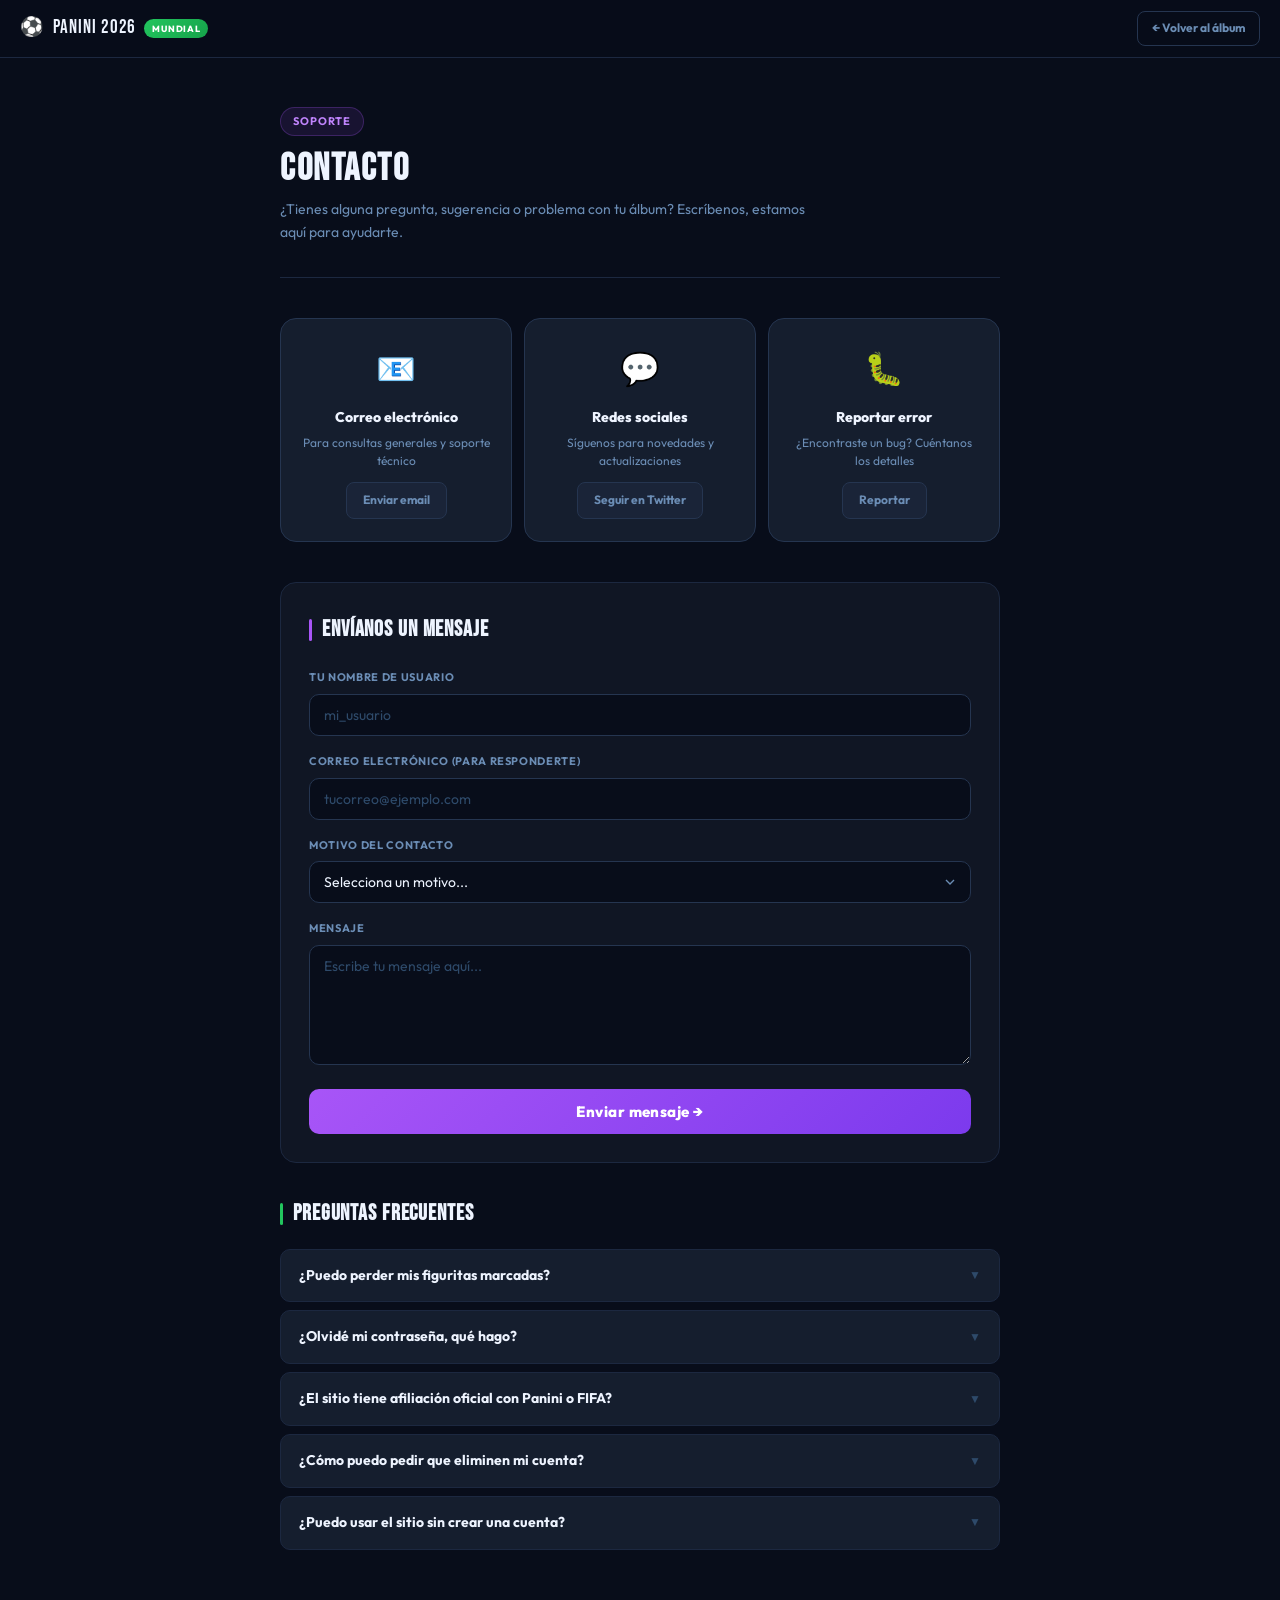
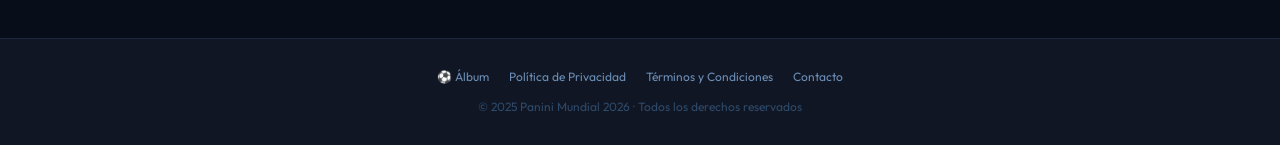
==== contacto.html @ 93ea4e9a "Add files via upload" ====
<!DOCTYPE html>
<html lang="es">
<head>
  <meta charset="UTF-8">
  <meta name="viewport" content="width=device-width, initial-scale=1.0">
  <meta name="theme-color" content="#0a0f1e">
  <title>Contacto — Panini Mundial 2026</title>
  <link rel="preconnect" href="https://fonts.googleapis.com">
  <link href="https://fonts.googleapis.com/css2?family=Bebas+Neue&family=Outfit:wght@300;400;500;600;700;800&display=swap" rel="stylesheet">
  <style>
    :root {
      --bg:#080d1a; --surface:#101624; --surface2:#151e2e; --surface3:#1a2438;
      --border:#1c2840; --border2:#253550;
      --text:#eef4ff; --text2:#6b8db5; --text3:#2e4a6a;
      --green:#22c55e; --blue:#3b82f6; --purple:#a855f7;
      --r:10px; --r-lg:16px;
    }
    *{box-sizing:border-box;margin:0;padding:0}
    body{font-family:'Outfit',sans-serif;background:var(--bg);color:var(--text);min-height:100vh;line-height:1.7}
    a{color:var(--blue);text-decoration:none}
    a:hover{text-decoration:underline}

    .site-header{background:rgba(8,13,26,.95);backdrop-filter:blur(20px);padding:0 20px;display:flex;align-items:center;justify-content:space-between;height:58px;border-bottom:1px solid var(--border);position:sticky;top:0;z-index:100}
    .logo{font-family:'Bebas Neue',sans-serif;font-size:19px;color:var(--text);display:flex;align-items:center;gap:8px;letter-spacing:.05em;text-decoration:none}
    .logo-badge{background:linear-gradient(135deg,var(--green),#16a34a);color:#fff;font-family:'Outfit',sans-serif;font-size:9px;padding:2px 8px;border-radius:99px;font-weight:800;letter-spacing:.08em}
    .back-btn{padding:6px 14px;border-radius:8px;border:1px solid var(--border2);background:transparent;font-size:12px;color:var(--text2);cursor:pointer;font-family:'Outfit',sans-serif;font-weight:700;text-decoration:none;transition:all .2s}
    .back-btn:hover{background:var(--surface2);color:var(--text);text-decoration:none}

    .page-wrap{max-width:760px;margin:0 auto;padding:48px 20px 80px}
    .page-hero{margin-bottom:40px;padding-bottom:32px;border-bottom:1px solid var(--border)}
    .page-tag{display:inline-block;background:rgba(168,85,247,.1);border:1px solid rgba(168,85,247,.25);color:#c084fc;font-size:11px;font-weight:700;padding:4px 12px;border-radius:99px;letter-spacing:.08em;text-transform:uppercase;margin-bottom:14px}
    .page-title{font-family:'Bebas Neue',sans-serif;font-size:38px;letter-spacing:.04em;color:var(--text);line-height:1;margin-bottom:10px}
    .page-sub{font-size:14px;color:var(--text2);margin-top:10px;max-width:540px}

    /* Tarjetas de contacto */
    .contact-grid{display:grid;grid-template-columns:repeat(auto-fit,minmax(200px,1fr));gap:12px;margin-bottom:40px}
    .contact-card{background:var(--surface2);border:1px solid var(--border2);border-radius:var(--r-lg);padding:22px 20px;transition:all .2s;text-align:center}
    .contact-card:hover{border-color:var(--blue);transform:translateY(-3px);box-shadow:0 10px 30px rgba(0,0,0,.4)}
    .cc-icon{font-size:32px;margin-bottom:10px}
    .cc-title{font-size:14px;font-weight:800;color:var(--text);margin-bottom:5px}
    .cc-desc{font-size:12px;color:var(--text2);line-height:1.5;margin-bottom:12px}
    .cc-link{display:inline-block;padding:7px 16px;border-radius:8px;border:1px solid var(--border2);background:var(--surface3);font-size:12px;color:var(--text2);font-weight:700;transition:all .2s}
    .cc-link:hover{background:var(--blue);border-color:var(--blue);color:#fff;text-decoration:none}

    /* Formulario */
    .form-section{background:var(--surface);border:1px solid var(--border);border-radius:var(--r-lg);padding:28px;margin-bottom:32px}
    .form-section h2{font-family:'Bebas Neue',sans-serif;font-size:22px;letter-spacing:.04em;color:var(--text);margin-bottom:20px;display:flex;align-items:center;gap:10px}
    .form-section h2::before{content:'';display:block;width:3px;height:22px;background:var(--purple);border-radius:2px;flex-shrink:0}
    .form-field{margin-bottom:16px}
    .form-field label{display:block;font-size:11px;color:var(--text2);margin-bottom:7px;font-weight:700;letter-spacing:.06em;text-transform:uppercase}
    .form-field input, .form-field textarea, .form-field select{width:100%;padding:11px 14px;background:var(--bg);border:1.5px solid var(--border2);border-radius:var(--r);font-family:'Outfit',sans-serif;font-size:14px;color:var(--text);outline:none;transition:all .2s}
    .form-field input:focus, .form-field textarea:focus, .form-field select:focus{border-color:var(--blue);box-shadow:0 0 0 3px rgba(59,130,246,.15);background:var(--surface2)}
    .form-field input::placeholder, .form-field textarea::placeholder{color:var(--text3)}
    .form-field textarea{min-height:120px;resize:vertical}
    .form-field select{cursor:pointer;appearance:none;background-image:url("data:image/svg+xml;charset=UTF-8,%3csvg xmlns='http://www.w3.org/2000/svg' viewBox='0 0 24 24' fill='none' stroke='%236b8db5' stroke-width='2'%3e%3cpolyline points='6 9 12 15 18 9'%3e%3c/polyline%3e%3c/svg%3e");background-repeat:no-repeat;background-position:right 12px center;background-size:16px;padding-right:40px}
    .form-field select option{background:var(--surface2)}
    .submit-btn{width:100%;padding:13px;background:linear-gradient(135deg,var(--purple),#7c3aed);border:none;border-radius:var(--r);font-family:'Outfit',sans-serif;font-size:15px;font-weight:800;color:#fff;cursor:pointer;transition:all .25s;letter-spacing:.03em}
    .submit-btn:hover{transform:translateY(-2px);box-shadow:0 10px 28px rgba(168,85,247,.4)}
    .submit-btn:active{transform:translateY(0)}

    .success-msg{display:none;background:rgba(34,197,94,.1);border:1px solid rgba(34,197,94,.3);border-radius:var(--r);padding:14px 18px;font-size:14px;color:#86efac;margin-top:14px;text-align:center;font-weight:600}

    /* FAQ */
    .faq-section h2{font-family:'Bebas Neue',sans-serif;font-size:22px;letter-spacing:.04em;color:var(--text);margin-bottom:16px;display:flex;align-items:center;gap:10px}
    .faq-section h2::before{content:'';display:block;width:3px;height:22px;background:var(--green);border-radius:2px;flex-shrink:0}
    .faq-item{background:var(--surface2);border:1px solid var(--border);border-radius:var(--r);margin-bottom:8px;overflow:hidden}
    .faq-q{padding:14px 18px;font-size:14px;font-weight:700;color:var(--text);cursor:pointer;display:flex;justify-content:space-between;align-items:center;user-select:none}
    .faq-q:hover{color:var(--green)}
    .faq-arrow{font-size:12px;color:var(--text3);transition:transform .2s}
    .faq-a{padding:0 18px;max-height:0;overflow:hidden;transition:all .3s ease;font-size:13px;color:var(--text2);line-height:1.7}
    .faq-item.open .faq-a{max-height:200px;padding:0 18px 14px}
    .faq-item.open .faq-arrow{transform:rotate(180deg)}

    .footer{background:var(--surface);border-top:1px solid var(--border);padding:28px 20px;text-align:center;font-size:12px;color:var(--text3)}
    .footer-links{display:flex;justify-content:center;gap:20px;flex-wrap:wrap;margin-bottom:10px}
    .footer-links a{color:var(--text2);text-decoration:none;transition:color .2s}
    .footer-links a:hover{color:var(--text)}
  </style>
</head>
<body>

<header class="site-header">
  <a class="logo" href="index.html">⚽ <span>PANINI 2026</span> <span class="logo-badge">MUNDIAL</span></a>
  <a class="back-btn" href="index.html">← Volver al álbum</a>
</header>

<div class="page-wrap">
  <div class="page-hero">
    <div class="page-tag">Soporte</div>
    <h1 class="page-title">Contacto</h1>
    <p class="page-sub">¿Tienes alguna pregunta, sugerencia o problema con tu álbum? Escríbenos, estamos aquí para ayudarte.</p>
  </div>

  <div class="contact-grid">
    <div class="contact-card">
      <div class="cc-icon">📧</div>
      <div class="cc-title">Correo electrónico</div>
      <div class="cc-desc">Para consultas generales y soporte técnico</div>
      <!-- REEMPLAZA con tu correo real -->
      <a href="mailto:soporte@misfiguritas2026.online" class="cc-link">Enviar email</a>
    </div>
    <div class="contact-card">
      <div class="cc-icon">💬</div>
      <div class="cc-title">Redes sociales</div>
      <div class="cc-desc">Síguenos para novedades y actualizaciones</div>
      <!-- REEMPLAZA con tu red social real -->
      <a href="#" class="cc-link">Seguir en Twitter</a>
    </div>
    <div class="contact-card">
      <div class="cc-icon">🐛</div>
      <div class="cc-title">Reportar error</div>
      <div class="cc-desc">¿Encontraste un bug? Cuéntanos los detalles</div>
      <a href="#contact-form" class="cc-link">Reportar</a>
    </div>
  </div>

  <div class="form-section" id="contact-form">
    <h2>Envíanos un mensaje</h2>
    <div class="form-field">
      <label>Tu nombre de usuario</label>
      <input type="text" id="fName" placeholder="mi_usuario" />
    </div>
    <div class="form-field">
      <label>Correo electrónico (para responderte)</label>
      <input type="email" id="fEmail" placeholder="tucorreo@ejemplo.com" />
    </div>
    <div class="form-field">
      <label>Motivo del contacto</label>
      <select id="fTopic">
        <option value="">Selecciona un motivo...</option>
        <option value="soporte">🔧 Problema técnico</option>
        <option value="cuenta">👤 Problema con mi cuenta</option>
        <option value="privacidad">🔒 Solicitud de privacidad / eliminar datos</option>
        <option value="sugerencia">💡 Sugerencia o mejora</option>
        <option value="otro">💬 Otro</option>
      </select>
    </div>
    <div class="form-field">
      <label>Mensaje</label>
      <textarea id="fMsg" placeholder="Escribe tu mensaje aquí..."></textarea>
    </div>
    <button class="submit-btn" onclick="sendForm()">Enviar mensaje →</button>
    <div class="success-msg" id="successMsg">✓ ¡Mensaje enviado! Te responderemos lo antes posible a tu correo.</div>
  </div>

  <div class="faq-section">
    <h2>Preguntas frecuentes</h2>

    <div class="faq-item">
      <div class="faq-q" onclick="toggleFaq(this)">
        ¿Puedo perder mis figuritas marcadas?
        <span class="faq-arrow">▼</span>
      </div>
      <div class="faq-a">Tu progreso se guarda automáticamente en la nube cada vez que marcas una figurita. Mientras recuerdes tu usuario y contraseña, tus datos estarán seguros.</div>
    </div>

    <div class="faq-item">
      <div class="faq-q" onclick="toggleFaq(this)">
        ¿Olvidé mi contraseña, qué hago?
        <span class="faq-arrow">▼</span>
      </div>
      <div class="faq-a">Actualmente el sistema no tiene recuperación automática de contraseña. Contáctanos a través del formulario de arriba con tu nombre de usuario y te ayudaremos a recuperar el acceso.</div>
    </div>

    <div class="faq-item">
      <div class="faq-q" onclick="toggleFaq(this)">
        ¿El sitio tiene afiliación oficial con Panini o FIFA?
        <span class="faq-arrow">▼</span>
      </div>
      <div class="faq-a">No. Este es un proyecto independiente creado por fans para facilitar el seguimiento de la colección. No tenemos relación oficial con Panini S.p.A. ni con FIFA.</div>
    </div>

    <div class="faq-item">
      <div class="faq-q" onclick="toggleFaq(this)">
        ¿Cómo puedo pedir que eliminen mi cuenta?
        <span class="faq-arrow">▼</span>
      </div>
      <div class="faq-a">Usa el formulario de contacto de arriba, selecciona "Solicitud de privacidad / eliminar datos" y te confirmaremos la eliminación de tu cuenta y todos tus datos en un plazo de 48 horas.</div>
    </div>

    <div class="faq-item">
      <div class="faq-q" onclick="toggleFaq(this)">
        ¿Puedo usar el sitio sin crear una cuenta?
        <span class="faq-arrow">▼</span>
      </div>
      <div class="faq-a">No, necesitas una cuenta para guardar tu progreso en la nube. Sin cuenta, tus figuritas marcadas no se guardarán si cierras el navegador.</div>
    </div>
  </div>
</div>

<footer class="footer">
  <div class="footer-links">
    <a href="index.html">⚽ Álbum</a>
    <a href="privacidad.html">Política de Privacidad</a>
    <a href="terminos.html">Términos y Condiciones</a>
    <a href="contacto.html">Contacto</a>
  </div>
  <p>© 2025 Panini Mundial 2026 · Todos los derechos reservados</p>
</footer>

<script>
function toggleFaq(el) {
  const item = el.parentElement;
  item.classList.toggle('open');
}

function sendForm() {
  const name = document.getElementById('fName').value.trim();
  const email = document.getElementById('fEmail').value.trim();
  const topic = document.getElementById('fTopic').value;
  const msg = document.getElementById('fMsg').value.trim();

  if (!name || !email || !topic || !msg) {
    alert('Por favor completa todos los campos antes de enviar.');
    return;
  }
  if (!email.includes('@')) {
    alert('Por favor ingresa un correo electrónico válido.');
    return;
  }

  // OPCIÓN A: Redirigir a mailto (sin servidor)
  const subject = encodeURIComponent('Contacto Panini 2026 - ' + topic);
  const body = encodeURIComponent(
    'Usuario: ' + name + '\n' +
    'Motivo: ' + topic + '\n\n' +
    msg
  );
  // REEMPLAZA con tu correo real
  window.location.href = 'mailto:soporte@misfiguritas2026.online?subject=' + subject + '&body=' + body;

  document.getElementById('successMsg').style.display = 'block';
  document.getElementById('fName').value = '';
  document.getElementById('fEmail').value = '';
  document.getElementById('fTopic').value = '';
  document.getElementById('fMsg').value = '';
}
</script>

</body>
</html>
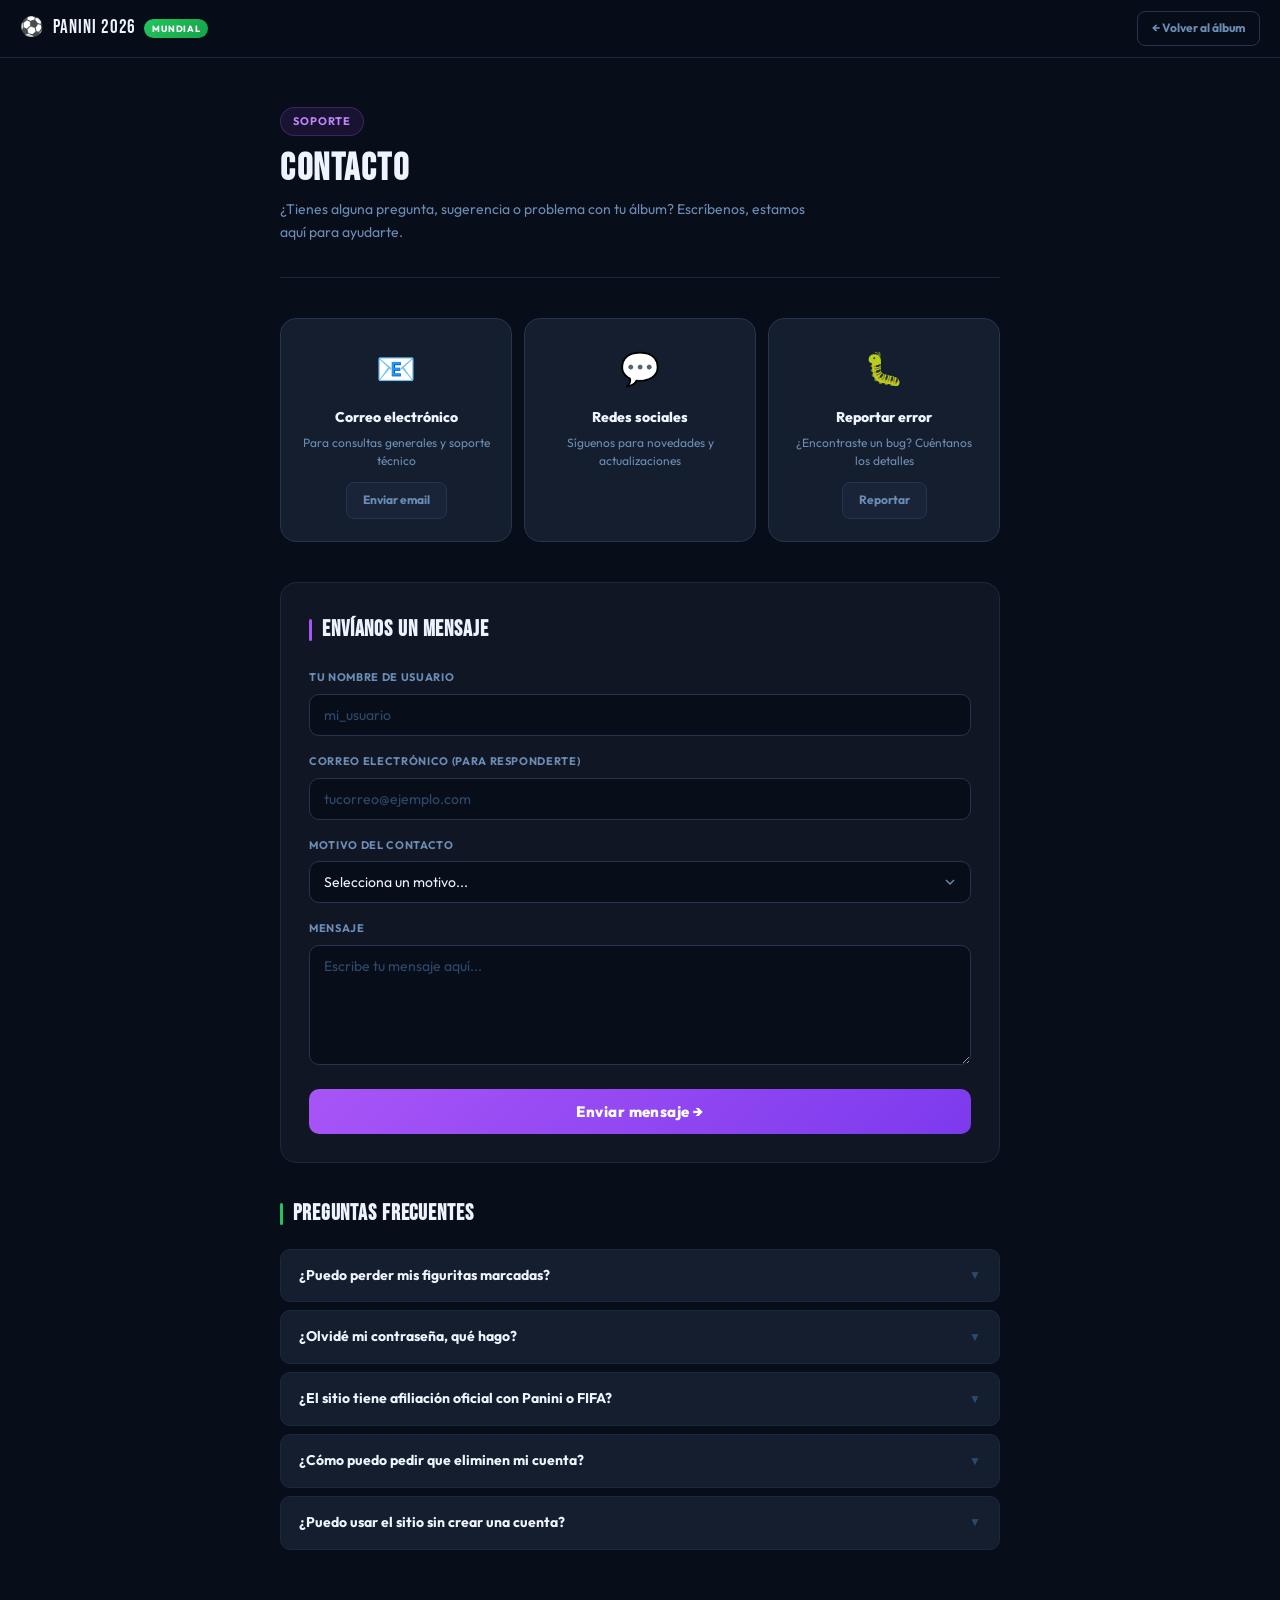
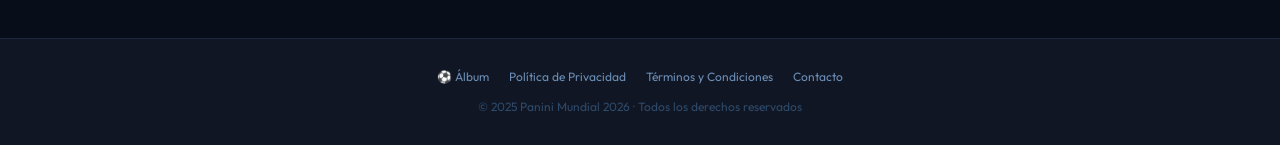
==== commit 486d71a3: "Update contacto.html" ====
--- a/contacto.html
+++ b/contacto.html
@@ -97,14 +97,13 @@
       <div class="cc-title">Correo electrónico</div>
       <div class="cc-desc">Para consultas generales y soporte técnico</div>
       <!-- REEMPLAZA con tu correo real -->
-      <a href="mailto:soporte@misfiguritas2026.online" class="cc-link">Enviar email</a>
+      <a href="mailto:sanchezcristhian164@gmal.com" class="cc-link">Enviar email</a>
     </div>
     <div class="contact-card">
       <div class="cc-icon">💬</div>
       <div class="cc-title">Redes sociales</div>
       <div class="cc-desc">Síguenos para novedades y actualizaciones</div>
-      <!-- REEMPLAZA con tu red social real -->
-      <a href="#" class="cc-link">Seguir en Twitter</a>
+      
     </div>
     <div class="contact-card">
       <div class="cc-icon">🐛</div>
@@ -227,7 +226,7 @@
     msg
   );
   // REEMPLAZA con tu correo real
-  window.location.href = 'mailto:soporte@misfiguritas2026.online?subject=' + subject + '&body=' + body;
+  window.location.href = 'mailto:sanchezcristhian164@gmail.com?subject=' + subject + '&body=' + body;
 
   document.getElementById('successMsg').style.display = 'block';
   document.getElementById('fName').value = '';
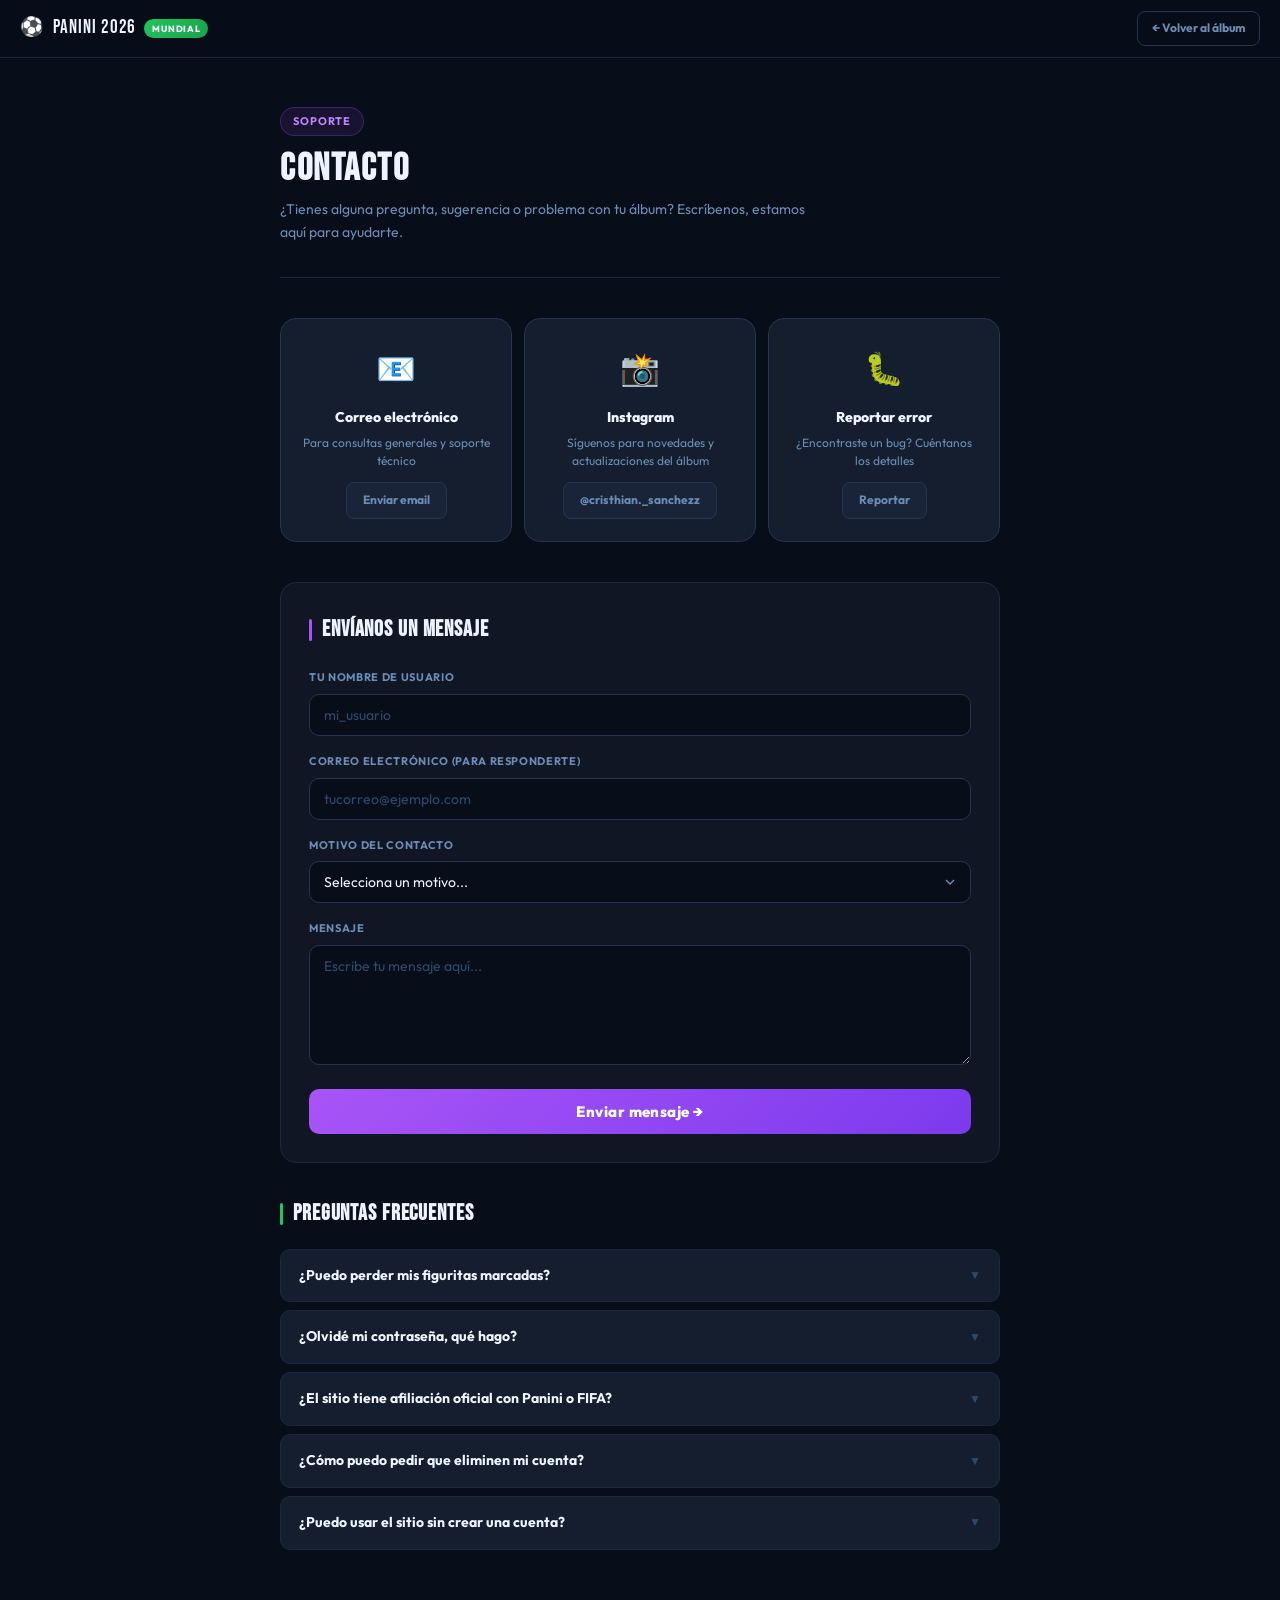
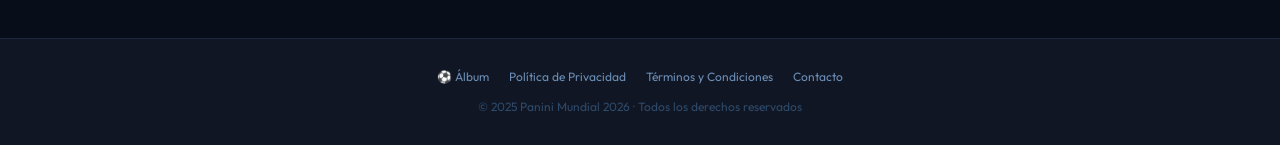
==== commit ba1f0925: "Update contacto.html" ====
--- a/contacto.html
+++ b/contacto.html
@@ -32,7 +32,6 @@
     .page-title{font-family:'Bebas Neue',sans-serif;font-size:38px;letter-spacing:.04em;color:var(--text);line-height:1;margin-bottom:10px}
     .page-sub{font-size:14px;color:var(--text2);margin-top:10px;max-width:540px}
 
-    /* Tarjetas de contacto */
     .contact-grid{display:grid;grid-template-columns:repeat(auto-fit,minmax(200px,1fr));gap:12px;margin-bottom:40px}
     .contact-card{background:var(--surface2);border:1px solid var(--border2);border-radius:var(--r-lg);padding:22px 20px;transition:all .2s;text-align:center}
     .contact-card:hover{border-color:var(--blue);transform:translateY(-3px);box-shadow:0 10px 30px rgba(0,0,0,.4)}
@@ -41,26 +40,24 @@
     .cc-desc{font-size:12px;color:var(--text2);line-height:1.5;margin-bottom:12px}
     .cc-link{display:inline-block;padding:7px 16px;border-radius:8px;border:1px solid var(--border2);background:var(--surface3);font-size:12px;color:var(--text2);font-weight:700;transition:all .2s}
     .cc-link:hover{background:var(--blue);border-color:var(--blue);color:#fff;text-decoration:none}
-
-    /* Formulario */
+    .cc-link.instagram:hover{background:linear-gradient(135deg,#833ab4,#fd1d1d,#fcb045);border-color:#833ab4}
+
     .form-section{background:var(--surface);border:1px solid var(--border);border-radius:var(--r-lg);padding:28px;margin-bottom:32px}
     .form-section h2{font-family:'Bebas Neue',sans-serif;font-size:22px;letter-spacing:.04em;color:var(--text);margin-bottom:20px;display:flex;align-items:center;gap:10px}
     .form-section h2::before{content:'';display:block;width:3px;height:22px;background:var(--purple);border-radius:2px;flex-shrink:0}
     .form-field{margin-bottom:16px}
     .form-field label{display:block;font-size:11px;color:var(--text2);margin-bottom:7px;font-weight:700;letter-spacing:.06em;text-transform:uppercase}
-    .form-field input, .form-field textarea, .form-field select{width:100%;padding:11px 14px;background:var(--bg);border:1.5px solid var(--border2);border-radius:var(--r);font-family:'Outfit',sans-serif;font-size:14px;color:var(--text);outline:none;transition:all .2s}
-    .form-field input:focus, .form-field textarea:focus, .form-field select:focus{border-color:var(--blue);box-shadow:0 0 0 3px rgba(59,130,246,.15);background:var(--surface2)}
-    .form-field input::placeholder, .form-field textarea::placeholder{color:var(--text3)}
+    .form-field input,.form-field textarea,.form-field select{width:100%;padding:11px 14px;background:var(--bg);border:1.5px solid var(--border2);border-radius:var(--r);font-family:'Outfit',sans-serif;font-size:14px;color:var(--text);outline:none;transition:all .2s}
+    .form-field input:focus,.form-field textarea:focus,.form-field select:focus{border-color:var(--blue);box-shadow:0 0 0 3px rgba(59,130,246,.15);background:var(--surface2)}
+    .form-field input::placeholder,.form-field textarea::placeholder{color:var(--text3)}
     .form-field textarea{min-height:120px;resize:vertical}
     .form-field select{cursor:pointer;appearance:none;background-image:url("data:image/svg+xml;charset=UTF-8,%3csvg xmlns='http://www.w3.org/2000/svg' viewBox='0 0 24 24' fill='none' stroke='%236b8db5' stroke-width='2'%3e%3cpolyline points='6 9 12 15 18 9'%3e%3c/polyline%3e%3c/svg%3e");background-repeat:no-repeat;background-position:right 12px center;background-size:16px;padding-right:40px}
     .form-field select option{background:var(--surface2)}
     .submit-btn{width:100%;padding:13px;background:linear-gradient(135deg,var(--purple),#7c3aed);border:none;border-radius:var(--r);font-family:'Outfit',sans-serif;font-size:15px;font-weight:800;color:#fff;cursor:pointer;transition:all .25s;letter-spacing:.03em}
     .submit-btn:hover{transform:translateY(-2px);box-shadow:0 10px 28px rgba(168,85,247,.4)}
     .submit-btn:active{transform:translateY(0)}
-
     .success-msg{display:none;background:rgba(34,197,94,.1);border:1px solid rgba(34,197,94,.3);border-radius:var(--r);padding:14px 18px;font-size:14px;color:#86efac;margin-top:14px;text-align:center;font-weight:600}
 
-    /* FAQ */
     .faq-section h2{font-family:'Bebas Neue',sans-serif;font-size:22px;letter-spacing:.04em;color:var(--text);margin-bottom:16px;display:flex;align-items:center;gap:10px}
     .faq-section h2::before{content:'';display:block;width:3px;height:22px;background:var(--green);border-radius:2px;flex-shrink:0}
     .faq-item{background:var(--surface2);border:1px solid var(--border);border-radius:var(--r);margin-bottom:8px;overflow:hidden}
@@ -92,19 +89,23 @@
   </div>
 
   <div class="contact-grid">
+    <!-- TARJETA 1: CORREO -->
     <div class="contact-card">
       <div class="cc-icon">📧</div>
       <div class="cc-title">Correo electrónico</div>
       <div class="cc-desc">Para consultas generales y soporte técnico</div>
-      <!-- REEMPLAZA con tu correo real -->
-      <a href="mailto:sanchezcristhian164@gmal.com" class="cc-link">Enviar email</a>
-    </div>
+      <a href="mailto:sanchezcristhian164@gmail.com" class="cc-link">Enviar email</a>
+    </div>
+
+    <!-- TARJETA 2: INSTAGRAM -->
     <div class="contact-card">
-      <div class="cc-icon">💬</div>
-      <div class="cc-title">Redes sociales</div>
-      <div class="cc-desc">Síguenos para novedades y actualizaciones</div>
-      
-    </div>
+      <div class="cc-icon">📸</div>
+      <div class="cc-title">Instagram</div>
+      <div class="cc-desc">Síguenos para novedades y actualizaciones del álbum</div>
+      <a href="https://www.instagram.com/cristhian._sanchezz/" target="_blank" rel="noopener" class="cc-link instagram">@cristhian._sanchezz</a>
+    </div>
+
+    <!-- TARJETA 3: REPORTAR ERROR -->
     <div class="contact-card">
       <div class="cc-icon">🐛</div>
       <div class="cc-title">Reportar error</div>
@@ -218,14 +219,12 @@
     return;
   }
 
-  // OPCIÓN A: Redirigir a mailto (sin servidor)
   const subject = encodeURIComponent('Contacto Panini 2026 - ' + topic);
   const body = encodeURIComponent(
     'Usuario: ' + name + '\n' +
     'Motivo: ' + topic + '\n\n' +
     msg
   );
-  // REEMPLAZA con tu correo real
   window.location.href = 'mailto:sanchezcristhian164@gmail.com?subject=' + subject + '&body=' + body;
 
   document.getElementById('successMsg').style.display = 'block';
